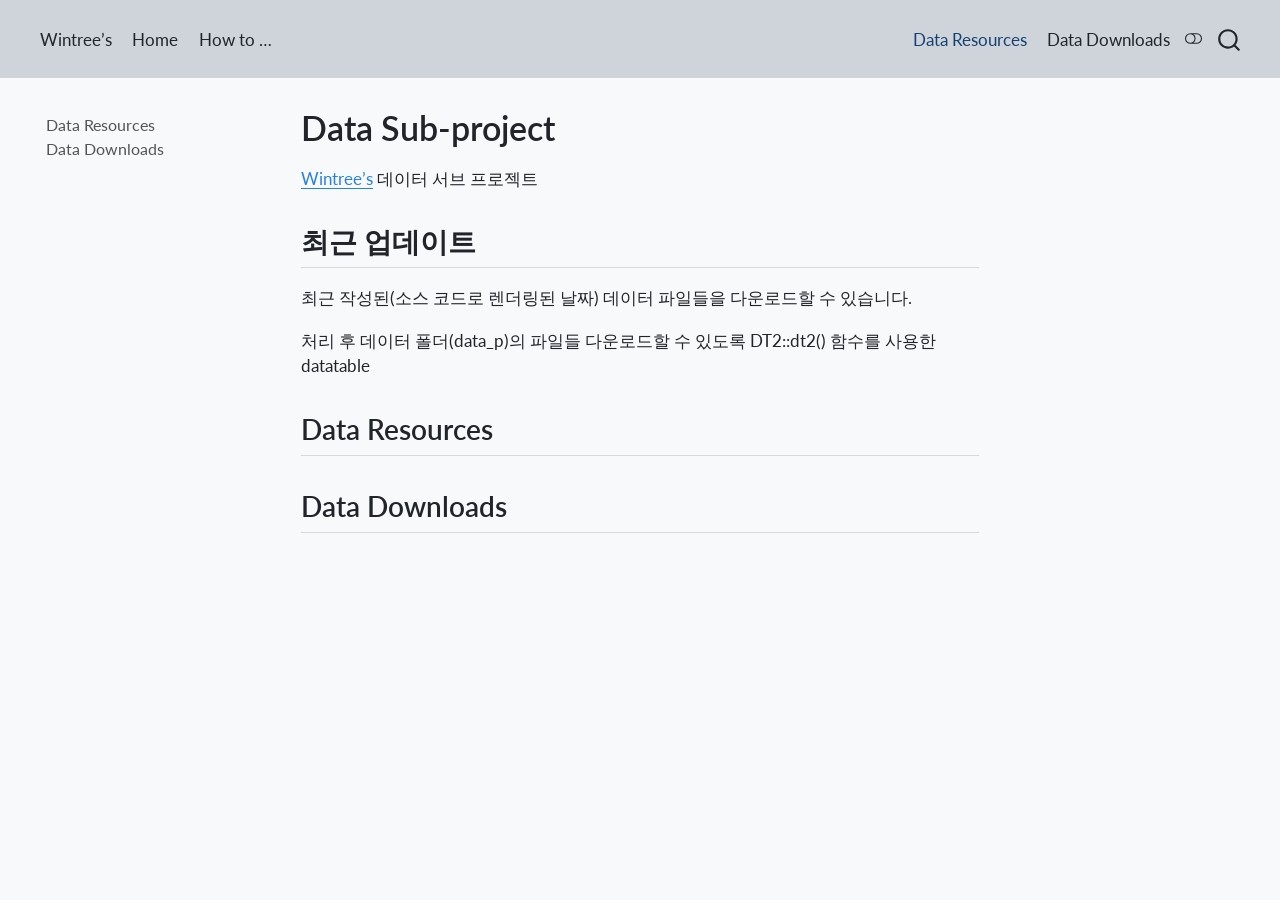
==== index.html @ 1436598d "Built site for gh-pages" ====
<!DOCTYPE html>
<html xmlns="http://www.w3.org/1999/xhtml" lang="ko" xml:lang="ko"><head>

<meta charset="utf-8">
<meta name="generator" content="quarto-1.9.37">

<meta name="viewport" content="width=device-width, initial-scale=1.0, user-scalable=yes">


<title>Data Sub-project</title>
<style>
/* Default styles provided by pandoc.
** See https://pandoc.org/MANUAL.html#variables-for-html for config info.
*/
code{white-space: pre-wrap;}
span.smallcaps{font-variant: small-caps;}
div.columns{display: flex; gap: min(4vw, 1.5em);}
div.column{flex: auto; overflow-x: auto;}
div.hanging-indent{margin-left: 1.5em; text-indent: -1.5em;}
ul.task-list{list-style: none;}
ul.task-list li input[type="checkbox"] {
  width: 0.8em;
  margin: 0 0.8em 0.2em -1em; /* quarto-specific, see https://github.com/quarto-dev/quarto-cli/issues/4556 */ 
  vertical-align: middle;
}
</style>


<script src="site_libs/quarto-nav/quarto-nav.js"></script>
<script src="site_libs/quarto-nav/headroom.min.js"></script>
<script src="site_libs/clipboard/clipboard.min.js"></script>
<script src="site_libs/quarto-search/autocomplete.umd.js"></script>
<script src="site_libs/quarto-search/fuse.min.js"></script>
<script src="site_libs/quarto-search/quarto-search.js"></script>
<meta name="quarto:offset" content="./">
<script src="site_libs/quarto-html/quarto.js" type="module"></script>
<script src="site_libs/quarto-html/tabsets/tabsets.js" type="module"></script>
<script src="site_libs/quarto-html/popper.min.js"></script>
<script src="site_libs/quarto-html/tippy.umd.min.js"></script>
<script src="site_libs/quarto-html/anchor.min.js"></script>
<link href="site_libs/quarto-html/tippy.css" rel="stylesheet">
<link href="site_libs/quarto-html/quarto-syntax-highlighting-7f8f88aac4f3542376d5c11b86a4c14d.css" rel="stylesheet" class="quarto-color-scheme" id="quarto-text-highlighting-styles">
<link href="site_libs/quarto-html/quarto-syntax-highlighting-dark-d0ae9245876894da5ac7e18953ecc5cc.css" rel="stylesheet" class="quarto-color-scheme quarto-color-alternate" id="quarto-text-highlighting-styles">
<script src="site_libs/bootstrap/bootstrap.min.js"></script>
<link href="site_libs/bootstrap/bootstrap-icons.css" rel="stylesheet">
<link href="site_libs/bootstrap/bootstrap-0b2ce9e1b316d0ba9c539b76354aafbc.min.css" rel="stylesheet" append-hash="true" class="quarto-color-scheme" id="quarto-bootstrap" data-mode="light">
<link href="site_libs/bootstrap/bootstrap-dark-75c1bd40b0c3d014729be4435accf249.min.css" rel="stylesheet" append-hash="true" class="quarto-color-scheme quarto-color-alternate" id="quarto-bootstrap" data-mode="dark">
<script id="quarto-search-options" type="application/json">{
  "location": "navbar",
  "copy-button": false,
  "collapse-after": 3,
  "panel-placement": "end",
  "type": "overlay",
  "limit": 50,
  "keyboard-shortcut": [
    "f",
    "/",
    "s"
  ],
  "show-item-context": false,
  "language": {
    "search-no-results-text": "일치 없음",
    "search-matching-documents-text": "일치된 문서",
    "search-copy-link-title": "검색 링크 복사",
    "search-hide-matches-text": "추가 검색 결과 숨기기",
    "search-more-match-text": "추가 검색결과",
    "search-more-matches-text": "추가 검색결과",
    "search-clear-button-title": "제거",
    "search-text-placeholder": "",
    "search-detached-cancel-button-title": "취소",
    "search-submit-button-title": "검색",
    "search-label": "검색"
  }
}</script>


<link rel="stylesheet" href="listing-toc.css">
</head>

<body class="nav-sidebar floating nav-fixed quarto-dark"><script id="quarto-html-before-body" type="application/javascript">
    const toggleBodyColorMode = (bsSheetEl) => {
      const mode = bsSheetEl.getAttribute("data-mode");
      const bodyEl = window.document.querySelector("body");
      if (mode === "dark") {
        bodyEl.classList.add("quarto-dark");
        bodyEl.classList.remove("quarto-light");
      } else {
        bodyEl.classList.add("quarto-light");
        bodyEl.classList.remove("quarto-dark");
      }
    }
    const toggleBodyColorPrimary = () => {
      const bsSheetEl = window.document.querySelector("link#quarto-bootstrap:not([rel=disabled-stylesheet])");
      if (bsSheetEl) {
        toggleBodyColorMode(bsSheetEl);
      }
    }
    const setColorSchemeToggle = (alternate) => {
      const toggles = window.document.querySelectorAll('.quarto-color-scheme-toggle');
      for (let i=0; i < toggles.length; i++) {
        const toggle = toggles[i];
        if (toggle) {
          if (alternate) {
            toggle.classList.add("alternate");
          } else {
            toggle.classList.remove("alternate");
          }
        }
      }
    };
    const toggleColorMode = (alternate) => {
      // Switch the stylesheets
      const primaryStylesheets = window.document.querySelectorAll('link.quarto-color-scheme:not(.quarto-color-alternate)');
      const alternateStylesheets = window.document.querySelectorAll('link.quarto-color-scheme.quarto-color-alternate');
      manageTransitions('#quarto-margin-sidebar .nav-link', false);
      if (alternate) {
        // note: dark is layered on light, we don't disable primary!
        enableStylesheet(alternateStylesheets);
        for (const sheetNode of alternateStylesheets) {
          if (sheetNode.id === "quarto-bootstrap") {
            toggleBodyColorMode(sheetNode);
          }
        }
      } else {
        disableStylesheet(alternateStylesheets);
        enableStylesheet(primaryStylesheets)
        toggleBodyColorPrimary();
      }
      manageTransitions('#quarto-margin-sidebar .nav-link', true);
      // Switch the toggles
      setColorSchemeToggle(alternate)
      // Hack to workaround the fact that safari doesn't
      // properly recolor the scrollbar when toggling (#1455)
      if (navigator.userAgent.indexOf('Safari') > 0 && navigator.userAgent.indexOf('Chrome') == -1) {
        manageTransitions("body", false);
        window.scrollTo(0, 1);
        setTimeout(() => {
          window.scrollTo(0, 0);
          manageTransitions("body", true);
        }, 40);
      }
    }
    const disableStylesheet = (stylesheets) => {
      for (let i=0; i < stylesheets.length; i++) {
        const stylesheet = stylesheets[i];
        stylesheet.rel = 'disabled-stylesheet';
      }
    }
    const enableStylesheet = (stylesheets) => {
      for (let i=0; i < stylesheets.length; i++) {
        const stylesheet = stylesheets[i];
        if(stylesheet.rel !== 'stylesheet') { // for Chrome, which will still FOUC without this check
          stylesheet.rel = 'stylesheet';
        }
      }
    }
    const manageTransitions = (selector, allowTransitions) => {
      const els = window.document.querySelectorAll(selector);
      for (let i=0; i < els.length; i++) {
        const el = els[i];
        if (allowTransitions) {
          el.classList.remove('notransition');
        } else {
          el.classList.add('notransition');
        }
      }
    }
    const isFileUrl = () => {
      return window.location.protocol === 'file:';
    }
    const hasAlternateSentinel = () => {
      let styleSentinel = getColorSchemeSentinel();
      if (styleSentinel !== null) {
        return styleSentinel === "alternate";
      } else {
        return false;
      }
    }
    const setStyleSentinel = (alternate) => {
      const value = alternate ? "alternate" : "default";
      if (!isFileUrl()) {
        window.localStorage.setItem("quarto-color-scheme", value);
      } else {
        localAlternateSentinel = value;
      }
    }
    const getColorSchemeSentinel = () => {
      if (!isFileUrl()) {
        const storageValue = window.localStorage.getItem("quarto-color-scheme");
        return storageValue != null ? storageValue : localAlternateSentinel;
      } else {
        return localAlternateSentinel;
      }
    }
    const toggleGiscusIfUsed = (isAlternate, darkModeDefault) => {
      const baseTheme = document.querySelector('#giscus-base-theme')?.value ?? 'light';
      const alternateTheme = document.querySelector('#giscus-alt-theme')?.value ?? 'dark';
      let newTheme = '';
      if(authorPrefersDark) {
        newTheme = isAlternate ? baseTheme : alternateTheme;
      } else {
        newTheme = isAlternate ? alternateTheme : baseTheme;
      }
      const changeGiscusTheme = () => {
        // From: https://github.com/giscus/giscus/issues/336
        const sendMessage = (message) => {
          const iframe = document.querySelector('iframe.giscus-frame');
          if (!iframe) return;
          iframe.contentWindow.postMessage({ giscus: message }, 'https://giscus.app');
        }
        sendMessage({
          setConfig: {
            theme: newTheme
          }
        });
      }
      const isGiscussLoaded = window.document.querySelector('iframe.giscus-frame') !== null;
      if (isGiscussLoaded) {
        changeGiscusTheme();
      }
    };
    const authorPrefersDark = true;
    const queryPrefersDark = window.matchMedia('(prefers-color-scheme: dark)');
    const darkModeDefault = queryPrefersDark.matches;
    let localAlternateSentinel = darkModeDefault ? 'alternate' : 'default';
    // Dark / light mode switch
    window.quartoToggleColorScheme = () => {
      // Read the current dark / light value
      let toAlternate = !hasAlternateSentinel();
      toggleColorMode(toAlternate);
      setStyleSentinel(toAlternate);
      toggleGiscusIfUsed(toAlternate, darkModeDefault);
      window.dispatchEvent(new Event('resize'));
    };
    queryPrefersDark.addEventListener("change", e => {
      if(window.localStorage.getItem("quarto-color-scheme") !== null)
        return;
      const alternate = e.matches
      toggleColorMode(alternate);
      localAlternateSentinel = e.matches ? 'alternate' : 'default'; // this is used alongside local storage!
      toggleGiscusIfUsed(alternate, darkModeDefault);
    });
    // Switch to dark mode if need be
    if (hasAlternateSentinel()) {
      toggleColorMode(true);
    } else {
      toggleColorMode(false);
    }
  </script>

<div id="quarto-search-results"></div>
  <header id="quarto-header" class="headroom fixed-top">
    <nav class="navbar navbar-expand-lg " data-bs-theme="dark">
      <div class="navbar-container container-fluid">
            <div id="quarto-search" class="" title="검색"></div>
          <button class="navbar-toggler" type="button" data-bs-toggle="collapse" data-bs-target="#navbarCollapse" aria-controls="navbarCollapse" role="menu" aria-expanded="false" aria-label="탐색 전환" onclick="if (window.quartoToggleHeadroom) { window.quartoToggleHeadroom(); }">
  <span class="navbar-toggler-icon"></span>
</button>
          <div class="collapse navbar-collapse" id="navbarCollapse">
            <ul class="navbar-nav navbar-nav-scroll me-auto">
  <li class="nav-item">
    <a class="nav-link" href="https://www.csmpub.com/index.html"> 
<span class="menu-text">Wintree’s</span></a>
  </li>  
  <li class="nav-item">
    <a class="nav-link" href="https://www.csmpub.com/index.html"> 
<span class="menu-text">Home</span></a>
  </li>  
  <li class="nav-item">
    <a class="nav-link" href="https://comp.csmpub.com/index.html"> 
<span class="menu-text">How to …</span></a>
  </li>  
</ul>
            <ul class="navbar-nav navbar-nav-scroll ms-auto">
  <li class="nav-item">
    <a class="nav-link active" href="./resources.html" aria-current="page"> 
<span class="menu-text">Data Resources</span></a>
  </li>  
  <li class="nav-item">
    <a class="nav-link" href="./downloads.html"> 
<span class="menu-text">Data Downloads</span></a>
  </li>  
</ul>
          </div> <!-- /navcollapse -->
            <div class="quarto-navbar-tools">
  <a href="" class="quarto-color-scheme-toggle quarto-navigation-tool  px-1" onclick="window.quartoToggleColorScheme(); return false;" title="다크 모드 전환"><i class="bi"></i></a>
</div>
      </div> <!-- /container-fluid -->
    </nav>
  <nav class="quarto-secondary-nav">
    <div class="container-fluid d-flex">
      <button type="button" class="quarto-btn-toggle btn" data-bs-toggle="collapse" role="button" data-bs-target=".quarto-sidebar-collapse-item" aria-controls="quarto-sidebar" aria-expanded="false" aria-label="사이드바 전환" onclick="if (window.quartoToggleHeadroom) { window.quartoToggleHeadroom(); }">
        <i class="bi bi-layout-text-sidebar-reverse"></i>
      </button>
        <nav class="quarto-page-breadcrumbs" aria-label="breadcrumb"><ol class="breadcrumb"><li class="breadcrumb-item">Data Sub-project</li></ol></nav>
        <a class="flex-grow-1" role="navigation" data-bs-toggle="collapse" data-bs-target=".quarto-sidebar-collapse-item" aria-controls="quarto-sidebar" aria-expanded="false" aria-label="사이드바 전환" onclick="if (window.quartoToggleHeadroom) { window.quartoToggleHeadroom(); }">      
        </a>
    </div>
  </nav>
</header>
<!-- content -->
<div id="quarto-content" class="quarto-container page-columns page-rows-contents page-layout-article page-navbar">
<!-- sidebar -->
  <nav id="quarto-sidebar" class="sidebar collapse collapse-horizontal quarto-sidebar-collapse-item sidebar-navigation floating overflow-auto">
    <div class="sidebar-menu-container"> 
    <ul class="list-unstyled mt-1">
        <li class="sidebar-item">
  <div class="sidebar-item-container"> 
  <a href="./resources.html" class="sidebar-item-text sidebar-link">
 <span class="menu-text">Data Resources</span></a>
  </div>
</li>
        <li class="sidebar-item">
  <div class="sidebar-item-container"> 
  <a href="./downloads.html" class="sidebar-item-text sidebar-link">
 <span class="menu-text">Data Downloads</span></a>
  </div>
</li>
    </ul>
    </div>
</nav>
<div id="quarto-sidebar-glass" class="quarto-sidebar-collapse-item" data-bs-toggle="collapse" data-bs-target=".quarto-sidebar-collapse-item"></div>
<!-- margin-sidebar -->
    <div id="quarto-margin-sidebar" class="sidebar margin-sidebar">
        <nav id="TOC" role="doc-toc" class="toc-active">
    <h2 id="toc-title">목차</h2>
   
  <ul>
  <li><a href="#최근-업데이트" id="toc-최근-업데이트" class="nav-link active" data-scroll-target="#최근-업데이트">최근 업데이트</a></li>
  <li><a href="#data-resources" id="toc-data-resources" class="nav-link" data-scroll-target="#data-resources">Data Resources</a></li>
  <li><a href="#data-downloads" id="toc-data-downloads" class="nav-link" data-scroll-target="#data-downloads">Data Downloads</a></li>
  </ul>
</nav>
    </div>
<!-- main -->
<main class="content" id="quarto-document-content">


<header id="title-block-header" class="quarto-title-block default">
<div class="quarto-title">
<h1 class="title">Data Sub-project</h1>
</div>



<div class="quarto-title-meta">

    
  
    
  </div>
  


</header>


<p><a href="www.csmpub.com">Wintree’s</a> 데이터 서브 프로젝트</p>
<section id="최근-업데이트" class="level2">
<h2 class="anchored" data-anchor-id="최근-업데이트">최근 업데이트</h2>
<p>최근 작성된(소스 코드로 렌더링된 날짜) 데이터 파일들을 다운로드할 수 있습니다.</p>
<p>처리 후 데이터 폴더(data_p)의 파일들 다운로드할 수 있도록 DT2::dt2() 함수를 사용한 datatable</p>
</section>
<section id="data-resources" class="level2">
<h2 class="anchored" data-anchor-id="data-resources">Data Resources</h2>
</section>
<section id="data-downloads" class="level2">
<h2 class="anchored" data-anchor-id="data-downloads">Data Downloads</h2>


</section>

</main> <!-- /main -->
<script id="quarto-html-after-body" type="application/javascript">
  window.document.addEventListener("DOMContentLoaded", function (event) {
    // Ensure there is a toggle, if there isn't float one in the top right
    if (window.document.querySelector('.quarto-color-scheme-toggle') === null) {
      const a = window.document.createElement('a');
      a.classList.add('top-right');
      a.classList.add('quarto-color-scheme-toggle');
      a.href = "";
      a.onclick = function() { try { window.quartoToggleColorScheme(); } catch {} return false; };
      const i = window.document.createElement("i");
      i.classList.add('bi');
      a.appendChild(i);
      window.document.body.appendChild(a);
    }
    setColorSchemeToggle(hasAlternateSentinel())
    const icon = "";
    const anchorJS = new window.AnchorJS();
    anchorJS.options = {
      placement: 'right',
      icon: icon
    };
    anchorJS.add('.anchored');
    const isCodeAnnotation = (el) => {
      for (const clz of el.classList) {
        if (clz.startsWith('code-annotation-')) {                     
          return true;
        }
      }
      return false;
    }
    const onCopySuccess = function(e) {
      // button target
      const button = e.trigger;
      // don't keep focus
      button.blur();
      // flash "checked"
      button.classList.add('code-copy-button-checked');
      var currentTitle = button.getAttribute("title");
      button.setAttribute("title", "복사완료!");
      let tooltip;
      if (window.bootstrap) {
        button.setAttribute("data-bs-toggle", "tooltip");
        button.setAttribute("data-bs-placement", "left");
        button.setAttribute("data-bs-title", "복사완료!");
        tooltip = new bootstrap.Tooltip(button, 
          { trigger: "manual", 
            customClass: "code-copy-button-tooltip",
            offset: [0, -8]});
        tooltip.show();    
      }
      setTimeout(function() {
        if (tooltip) {
          tooltip.hide();
          button.removeAttribute("data-bs-title");
          button.removeAttribute("data-bs-toggle");
          button.removeAttribute("data-bs-placement");
        }
        button.setAttribute("title", currentTitle);
        button.classList.remove('code-copy-button-checked');
      }, 1000);
      // clear code selection
      e.clearSelection();
    }
    const getTextToCopy = function(trigger) {
      const outerScaffold = trigger.parentElement.cloneNode(true);
      const codeEl = outerScaffold.querySelector('code');
      for (const childEl of codeEl.children) {
        if (isCodeAnnotation(childEl)) {
          childEl.remove();
        }
      }
      return codeEl.innerText;
    }
    const clipboard = new window.ClipboardJS('.code-copy-button:not([data-in-quarto-modal])', {
      text: getTextToCopy
    });
    clipboard.on('success', onCopySuccess);
    if (window.document.getElementById('quarto-embedded-source-code-modal')) {
      const clipboardModal = new window.ClipboardJS('.code-copy-button[data-in-quarto-modal]', {
        text: getTextToCopy,
        container: window.document.getElementById('quarto-embedded-source-code-modal')
      });
      clipboardModal.on('success', onCopySuccess);
    }
      var localhostRegex = new RegExp(/^(?:http|https):\/\/localhost\:?[0-9]*\//);
      var mailtoRegex = new RegExp(/^mailto:/);
        var filterRegex = new RegExp("https:\/\/data\.csmpub\.com");
      var isInternal = (href) => {
          return filterRegex.test(href) || localhostRegex.test(href) || mailtoRegex.test(href);
      }
      // Inspect non-navigation links and adorn them if external
     var links = window.document.querySelectorAll('a[href]:not(.nav-link):not(.navbar-brand):not(.toc-action):not(.sidebar-link):not(.sidebar-item-toggle):not(.pagination-link):not(.no-external):not([aria-hidden]):not(.dropdown-item):not(.quarto-navigation-tool):not(.about-link)');
      for (var i=0; i<links.length; i++) {
        const link = links[i];
        if (!isInternal(link.href)) {
          // undo the damage that might have been done by quarto-nav.js in the case of
          // links that we want to consider external
          if (link.dataset.originalHref !== undefined) {
            link.href = link.dataset.originalHref;
          }
        }
      }
    function tippyHover(el, contentFn, onTriggerFn, onUntriggerFn) {
      const config = {
        allowHTML: true,
        maxWidth: 500,
        delay: 100,
        arrow: false,
        appendTo: function(el) {
            return el.parentElement;
        },
        interactive: true,
        interactiveBorder: 10,
        theme: 'quarto',
        placement: 'bottom-start',
      };
      if (contentFn) {
        config.content = contentFn;
      }
      if (onTriggerFn) {
        config.onTrigger = onTriggerFn;
      }
      if (onUntriggerFn) {
        config.onUntrigger = onUntriggerFn;
      }
      window.tippy(el, config); 
    }
    const noterefs = window.document.querySelectorAll('a[role="doc-noteref"]');
    for (var i=0; i<noterefs.length; i++) {
      const ref = noterefs[i];
      tippyHover(ref, function() {
        // use id or data attribute instead here
        let href = ref.getAttribute('data-footnote-href') || ref.getAttribute('href');
        try { href = new URL(href).hash; } catch {}
        const id = href.replace(/^#\/?/, "");
        const note = window.document.getElementById(id);
        if (note) {
          return note.innerHTML;
        } else {
          return "";
        }
      });
    }
    const xrefs = window.document.querySelectorAll('a.quarto-xref');
    const processXRef = (id, note) => {
      // Strip column container classes
      const stripColumnClz = (el) => {
        el.classList.remove("page-full", "page-columns");
        if (el.children) {
          for (const child of el.children) {
            stripColumnClz(child);
          }
        }
      }
      stripColumnClz(note)
      if (id === null || id.startsWith('sec-')) {
        // Special case sections, only their first couple elements
        const container = document.createElement("div");
        if (note.children && note.children.length > 2) {
          container.appendChild(note.children[0].cloneNode(true));
          for (let i = 1; i < note.children.length; i++) {
            const child = note.children[i];
            if (child.tagName === "P" && child.innerText === "") {
              continue;
            } else {
              container.appendChild(child.cloneNode(true));
              break;
            }
          }
          if (window.Quarto?.typesetMath) {
            window.Quarto.typesetMath(container);
          }
          return container.innerHTML
        } else {
          if (window.Quarto?.typesetMath) {
            window.Quarto.typesetMath(note);
          }
          return note.innerHTML;
        }
      } else {
        // Remove any anchor links if they are present
        const anchorLink = note.querySelector('a.anchorjs-link');
        if (anchorLink) {
          anchorLink.remove();
        }
        if (window.Quarto?.typesetMath) {
          window.Quarto.typesetMath(note);
        }
        if (note.classList.contains("callout")) {
          return note.outerHTML;
        } else {
          return note.innerHTML;
        }
      }
    }
    for (var i=0; i<xrefs.length; i++) {
      const xref = xrefs[i];
      tippyHover(xref, undefined, function(instance) {
        instance.disable();
        let url = xref.getAttribute('href');
        let hash = undefined; 
        if (url.startsWith('#')) {
          hash = url;
        } else {
          try { hash = new URL(url).hash; } catch {}
        }
        if (hash) {
          const id = hash.replace(/^#\/?/, "");
          const note = window.document.getElementById(id);
          if (note !== null) {
            try {
              const html = processXRef(id, note.cloneNode(true));
              instance.setContent(html);
            } finally {
              instance.enable();
              instance.show();
            }
          } else {
            // See if we can fetch this
            fetch(url.split('#')[0])
            .then(res => res.text())
            .then(html => {
              const parser = new DOMParser();
              const htmlDoc = parser.parseFromString(html, "text/html");
              const note = htmlDoc.getElementById(id);
              if (note !== null) {
                const html = processXRef(id, note);
                instance.setContent(html);
              } 
            }).finally(() => {
              instance.enable();
              instance.show();
            });
          }
        } else {
          // See if we can fetch a full url (with no hash to target)
          // This is a special case and we should probably do some content thinning / targeting
          fetch(url)
          .then(res => res.text())
          .then(html => {
            const parser = new DOMParser();
            const htmlDoc = parser.parseFromString(html, "text/html");
            const note = htmlDoc.querySelector('main.content');
            if (note !== null) {
              // This should only happen for chapter cross references
              // (since there is no id in the URL)
              // remove the first header
              if (note.children.length > 0 && note.children[0].tagName === "HEADER") {
                note.children[0].remove();
              }
              const html = processXRef(null, note);
              instance.setContent(html);
            } 
          }).finally(() => {
            instance.enable();
            instance.show();
          });
        }
      }, function(instance) {
      });
    }
        let selectedAnnoteEl;
        const selectorForAnnotation = ( cell, annotation) => {
          let cellAttr = 'data-code-cell="' + cell + '"';
          let lineAttr = 'data-code-annotation="' +  annotation + '"';
          const selector = 'span[' + cellAttr + '][' + lineAttr + ']';
          return selector;
        }
        const selectCodeLines = (annoteEl) => {
          const doc = window.document;
          const targetCell = annoteEl.getAttribute("data-target-cell");
          const targetAnnotation = annoteEl.getAttribute("data-target-annotation");
          const annoteSpan = window.document.querySelector(selectorForAnnotation(targetCell, targetAnnotation));
          const lines = annoteSpan.getAttribute("data-code-lines").split(",");
          const lineIds = lines.map((line) => {
            return targetCell + "-" + line;
          })
          let top = null;
          let height = null;
          let parent = null;
          if (lineIds.length > 0) {
              //compute the position of the single el (top and bottom and make a div)
              const el = window.document.getElementById(lineIds[0]);
              top = el.offsetTop;
              height = el.offsetHeight;
              parent = el.parentElement.parentElement;
            if (lineIds.length > 1) {
              const lastEl = window.document.getElementById(lineIds[lineIds.length - 1]);
              const bottom = lastEl.offsetTop + lastEl.offsetHeight;
              height = bottom - top;
            }
            if (top !== null && height !== null && parent !== null) {
              // cook up a div (if necessary) and position it 
              let div = window.document.getElementById("code-annotation-line-highlight");
              if (div === null) {
                div = window.document.createElement("div");
                div.setAttribute("id", "code-annotation-line-highlight");
                div.style.position = 'absolute';
                parent.appendChild(div);
              }
              div.style.top = top - 2 + "px";
              div.style.height = height + 4 + "px";
              div.style.left = 0;
              let gutterDiv = window.document.getElementById("code-annotation-line-highlight-gutter");
              if (gutterDiv === null) {
                gutterDiv = window.document.createElement("div");
                gutterDiv.setAttribute("id", "code-annotation-line-highlight-gutter");
                gutterDiv.style.position = 'absolute';
                const codeCell = window.document.getElementById(targetCell);
                const gutter = codeCell.querySelector('.code-annotation-gutter');
                gutter.appendChild(gutterDiv);
              }
              gutterDiv.style.top = top - 2 + "px";
              gutterDiv.style.height = height + 4 + "px";
            }
            selectedAnnoteEl = annoteEl;
          }
        };
        const unselectCodeLines = () => {
          const elementsIds = ["code-annotation-line-highlight", "code-annotation-line-highlight-gutter"];
          elementsIds.forEach((elId) => {
            const div = window.document.getElementById(elId);
            if (div) {
              div.remove();
            }
          });
          selectedAnnoteEl = undefined;
        };
          // Handle positioning of the toggle
      window.addEventListener(
        "resize",
        throttle(() => {
          elRect = undefined;
          if (selectedAnnoteEl) {
            selectCodeLines(selectedAnnoteEl);
          }
        }, 10)
      );
      function throttle(fn, ms) {
      let throttle = false;
      let timer;
        return (...args) => {
          if(!throttle) { // first call gets through
              fn.apply(this, args);
              throttle = true;
          } else { // all the others get throttled
              if(timer) clearTimeout(timer); // cancel #2
              timer = setTimeout(() => {
                fn.apply(this, args);
                timer = throttle = false;
              }, ms);
          }
        };
      }
        // Attach click handler to the DT
        const annoteDls = window.document.querySelectorAll('dt[data-target-cell]');
        for (const annoteDlNode of annoteDls) {
          annoteDlNode.addEventListener('click', (event) => {
            const clickedEl = event.target;
            if (clickedEl !== selectedAnnoteEl) {
              unselectCodeLines();
              const activeEl = window.document.querySelector('dt[data-target-cell].code-annotation-active');
              if (activeEl) {
                activeEl.classList.remove('code-annotation-active');
              }
              selectCodeLines(clickedEl);
              clickedEl.classList.add('code-annotation-active');
            } else {
              // Unselect the line
              unselectCodeLines();
              clickedEl.classList.remove('code-annotation-active');
            }
          });
        }
    const findCites = (el) => {
      const parentEl = el.parentElement;
      if (parentEl) {
        const cites = parentEl.dataset.cites;
        if (cites) {
          return {
            el,
            cites: cites.split(' ')
          };
        } else {
          return findCites(el.parentElement)
        }
      } else {
        return undefined;
      }
    };
    var bibliorefs = window.document.querySelectorAll('a[role="doc-biblioref"]');
    for (var i=0; i<bibliorefs.length; i++) {
      const ref = bibliorefs[i];
      const citeInfo = findCites(ref);
      if (citeInfo) {
        tippyHover(citeInfo.el, function() {
          var popup = window.document.createElement('div');
          citeInfo.cites.forEach(function(cite) {
            var citeDiv = window.document.createElement('div');
            citeDiv.classList.add('hanging-indent');
            citeDiv.classList.add('csl-entry');
            var biblioDiv = window.document.getElementById('ref-' + cite);
            if (biblioDiv) {
              citeDiv.innerHTML = biblioDiv.innerHTML;
            }
            popup.appendChild(citeDiv);
          });
          return popup.innerHTML;
        });
      }
    }
  });
  </script>
</div> <!-- /content -->




</body></html>
---- site_libs/quarto-html/tippy.css ----
.tippy-box[data-animation=fade][data-state=hidden]{opacity:0}[data-tippy-root]{max-width:calc(100vw - 10px)}.tippy-box{position:relative;background-color:#333;color:#fff;border-radius:4px;font-size:14px;line-height:1.4;white-space:normal;outline:0;transition-property:transform,visibility,opacity}.tippy-box[data-placement^=top]>.tippy-arrow{bottom:0}.tippy-box[data-placement^=top]>.tippy-arrow:before{bottom:-7px;left:0;border-width:8px 8px 0;border-top-color:initial;transform-origin:center top}.tippy-box[data-placement^=bottom]>.tippy-arrow{top:0}.tippy-box[data-placement^=bottom]>.tippy-arrow:before{top:-7px;left:0;border-width:0 8px 8px;border-bottom-color:initial;transform-origin:center bottom}.tippy-box[data-placement^=left]>.tippy-arrow{right:0}.tippy-box[data-placement^=left]>.tippy-arrow:before{border-width:8px 0 8px 8px;border-left-color:initial;right:-7px;transform-origin:center left}.tippy-box[data-placement^=right]>.tippy-arrow{left:0}.tippy-box[data-placement^=right]>.tippy-arrow:before{left:-7px;border-width:8px 8px 8px 0;border-right-color:initial;transform-origin:center right}.tippy-box[data-inertia][data-state=visible]{transition-timing-function:cubic-bezier(.54,1.5,.38,1.11)}.tippy-arrow{width:16px;height:16px;color:#333}.tippy-arrow:before{content:"";position:absolute;border-color:transparent;border-style:solid}.tippy-content{position:relative;padding:5px 9px;z-index:1}
---- site_libs/quarto-html/quarto-syntax-highlighting-7f8f88aac4f3542376d5c11b86a4c14d.css ----
/* quarto syntax highlight colors */
:root {
  --quarto-hl-ot-color: #003B4F;
  --quarto-hl-at-color: #657422;
  --quarto-hl-ss-color: #20794D;
  --quarto-hl-an-color: #5E5E5E;
  --quarto-hl-fu-color: #4758AB;
  --quarto-hl-st-color: #20794D;
  --quarto-hl-cf-color: #003B4F;
  --quarto-hl-op-color: #5E5E5E;
  --quarto-hl-er-color: #AD0000;
  --quarto-hl-bn-color: #AD0000;
  --quarto-hl-al-color: #AD0000;
  --quarto-hl-va-color: #111111;
  --quarto-hl-bu-color: inherit;
  --quarto-hl-ex-color: inherit;
  --quarto-hl-pp-color: #AD0000;
  --quarto-hl-in-color: #5E5E5E;
  --quarto-hl-vs-color: #20794D;
  --quarto-hl-wa-color: #5E5E5E;
  --quarto-hl-do-color: #5E5E5E;
  --quarto-hl-im-color: #00769E;
  --quarto-hl-ch-color: #20794D;
  --quarto-hl-dt-color: #AD0000;
  --quarto-hl-fl-color: #AD0000;
  --quarto-hl-co-color: #5E5E5E;
  --quarto-hl-cv-color: #5E5E5E;
  --quarto-hl-cn-color: #8f5902;
  --quarto-hl-sc-color: #5E5E5E;
  --quarto-hl-dv-color: #AD0000;
  --quarto-hl-kw-color: #003B4F;
}

/* other quarto variables */
:root {
  --quarto-font-monospace: SFMono-Regular, Menlo, Monaco, Consolas, "Liberation Mono", "Courier New", monospace;
}

/* syntax highlight based on Pandoc's rules */
pre > code.sourceCode > span {
  color: #003B4F;
}

code.sourceCode > span {
  color: #003B4F;
}

div.sourceCode,
div.sourceCode pre.sourceCode {
  color: #003B4F;
}

/* Normal */
code span {
  color: #003B4F;
}

/* Alert */
code span.al {
  color: #AD0000;
  font-style: inherit;
}

/* Annotation */
code span.an {
  color: #5E5E5E;
  font-style: inherit;
}

/* Attribute */
code span.at {
  color: #657422;
  font-style: inherit;
}

/* BaseN */
code span.bn {
  color: #AD0000;
  font-style: inherit;
}

/* BuiltIn */
code span.bu {
  font-style: inherit;
}

/* ControlFlow */
code span.cf {
  color: #003B4F;
  font-weight: bold;
  font-style: inherit;
}

/* Char */
code span.ch {
  color: #20794D;
  font-style: inherit;
}

/* Constant */
code span.cn {
  color: #8f5902;
  font-style: inherit;
}

/* Comment */
code span.co {
  color: #5E5E5E;
  font-style: inherit;
}

/* CommentVar */
code span.cv {
  color: #5E5E5E;
  font-style: italic;
}

/* Documentation */
code span.do {
  color: #5E5E5E;
  font-style: italic;
}

/* DataType */
code span.dt {
  color: #AD0000;
  font-style: inherit;
}

/* DecVal */
code span.dv {
  color: #AD0000;
  font-style: inherit;
}

/* Error */
code span.er {
  color: #AD0000;
  font-style: inherit;
}

/* Extension */
code span.ex {
  font-style: inherit;
}

/* Float */
code span.fl {
  color: #AD0000;
  font-style: inherit;
}

/* Function */
code span.fu {
  color: #4758AB;
  font-style: inherit;
}

/* Import */
code span.im {
  color: #00769E;
  font-style: inherit;
}

/* Information */
code span.in {
  color: #5E5E5E;
  font-style: inherit;
}

/* Keyword */
code span.kw {
  color: #003B4F;
  font-weight: bold;
  font-style: inherit;
}

/* Operator */
code span.op {
  color: #5E5E5E;
  font-style: inherit;
}

/* Other */
code span.ot {
  color: #003B4F;
  font-style: inherit;
}

/* Preprocessor */
code span.pp {
  color: #AD0000;
  font-style: inherit;
}

/* SpecialChar */
code span.sc {
  color: #5E5E5E;
  font-style: inherit;
}

/* SpecialString */
code span.ss {
  color: #20794D;
  font-style: inherit;
}

/* String */
code span.st {
  color: #20794D;
  font-style: inherit;
}

/* Variable */
code span.va {
  color: #111111;
  font-style: inherit;
}

/* VerbatimString */
code span.vs {
  color: #20794D;
  font-style: inherit;
}

/* Warning */
code span.wa {
  color: #5E5E5E;
  font-style: italic;
}

.prevent-inlining {
  content: "</";
}

/*# sourceMappingURL=789ad8cd35626ba772517505b42a116e.css.map */
---- site_libs/quarto-html/quarto-syntax-highlighting-dark-d0ae9245876894da5ac7e18953ecc5cc.css ----
/* quarto syntax highlight colors */
:root {
  --quarto-hl-al-color: #f07178;
  --quarto-hl-an-color: #d4d0ab;
  --quarto-hl-at-color: #00e0e0;
  --quarto-hl-bn-color: #d4d0ab;
  --quarto-hl-bu-color: #abe338;
  --quarto-hl-ch-color: #abe338;
  --quarto-hl-co-color: #f8f8f2;
  --quarto-hl-cv-color: #ffd700;
  --quarto-hl-cn-color: #ffd700;
  --quarto-hl-cf-color: #ffa07a;
  --quarto-hl-dt-color: #ffa07a;
  --quarto-hl-dv-color: #d4d0ab;
  --quarto-hl-do-color: #f8f8f2;
  --quarto-hl-er-color: #f07178;
  --quarto-hl-ex-color: #00e0e0;
  --quarto-hl-fl-color: #d4d0ab;
  --quarto-hl-fu-color: #ffa07a;
  --quarto-hl-im-color: #abe338;
  --quarto-hl-in-color: #d4d0ab;
  --quarto-hl-kw-color: #ffa07a;
  --quarto-hl-op-color: #ffa07a;
  --quarto-hl-ot-color: #00e0e0;
  --quarto-hl-pp-color: #dcc6e0;
  --quarto-hl-re-color: #00e0e0;
  --quarto-hl-sc-color: #abe338;
  --quarto-hl-ss-color: #abe338;
  --quarto-hl-st-color: #abe338;
  --quarto-hl-va-color: #00e0e0;
  --quarto-hl-vs-color: #abe338;
  --quarto-hl-wa-color: #dcc6e0;
}

/* other quarto variables */
:root {
  --quarto-font-monospace: SFMono-Regular, Menlo, Monaco, Consolas, "Liberation Mono", "Courier New", monospace;
}

/* syntax highlight based on Pandoc's rules */
pre > code.sourceCode > span {
  color: #f8f8f2;
}

code.sourceCode > span {
  color: #f8f8f2;
}

div.sourceCode,
div.sourceCode pre.sourceCode {
  color: #f8f8f2;
}

/* Normal */
code span {
  color: #f8f8f2;
}

/* Alert */
code span.al {
  color: #f07178;
}

/* Annotation */
code span.an {
  color: #d4d0ab;
}

/* Attribute */
code span.at {
  color: #00e0e0;
}

/* BaseN */
code span.bn {
  color: #d4d0ab;
}

/* BuiltIn */
code span.bu {
  color: #abe338;
}

/* ControlFlow */
code span.cf {
  font-weight: bold;
  color: #ffa07a;
}

/* Char */
code span.ch {
  color: #abe338;
}

/* Constant */
code span.cn {
  color: #ffd700;
}

/* Comment */
code span.co {
  font-style: italic;
  color: #f8f8f2;
}

/* CommentVar */
code span.cv {
  color: #ffd700;
}

/* Documentation */
code span.do {
  color: #f8f8f2;
}

/* DataType */
code span.dt {
  color: #ffa07a;
}

/* DecVal */
code span.dv {
  color: #d4d0ab;
}

/* Error */
code span.er {
  color: #f07178;
  text-decoration: underline;
}

/* Extension */
code span.ex {
  font-weight: bold;
  color: #00e0e0;
}

/* Float */
code span.fl {
  color: #d4d0ab;
}

/* Function */
code span.fu {
  color: #ffa07a;
}

/* Import */
code span.im {
  color: #abe338;
}

/* Information */
code span.in {
  color: #d4d0ab;
}

/* Keyword */
code span.kw {
  font-weight: bold;
  color: #ffa07a;
}

/* Operator */
code span.op {
  color: #ffa07a;
}

/* Other */
code span.ot {
  color: #00e0e0;
}

/* Preprocessor */
code span.pp {
  color: #dcc6e0;
}

/* RegionMarker */
code span.re {
  background-color: #f8f8f2;
  color: #00e0e0;
}

/* SpecialChar */
code span.sc {
  color: #abe338;
}

/* SpecialString */
code span.ss {
  color: #abe338;
}

/* String */
code span.st {
  color: #abe338;
}

/* Variable */
code span.va {
  color: #00e0e0;
}

/* VerbatimString */
code span.vs {
  color: #abe338;
}

/* Warning */
code span.wa {
  color: #dcc6e0;
}

.prevent-inlining {
  content: "</";
}

/*# sourceMappingURL=e2dac9153eaf3c552d5043f9565d03d7.css.map */
---- listing-toc.css ----
/* listing-toc.css */
#TOC {
    visibility: hidden;
}
#toc-title {
    visibility: hidden;
}
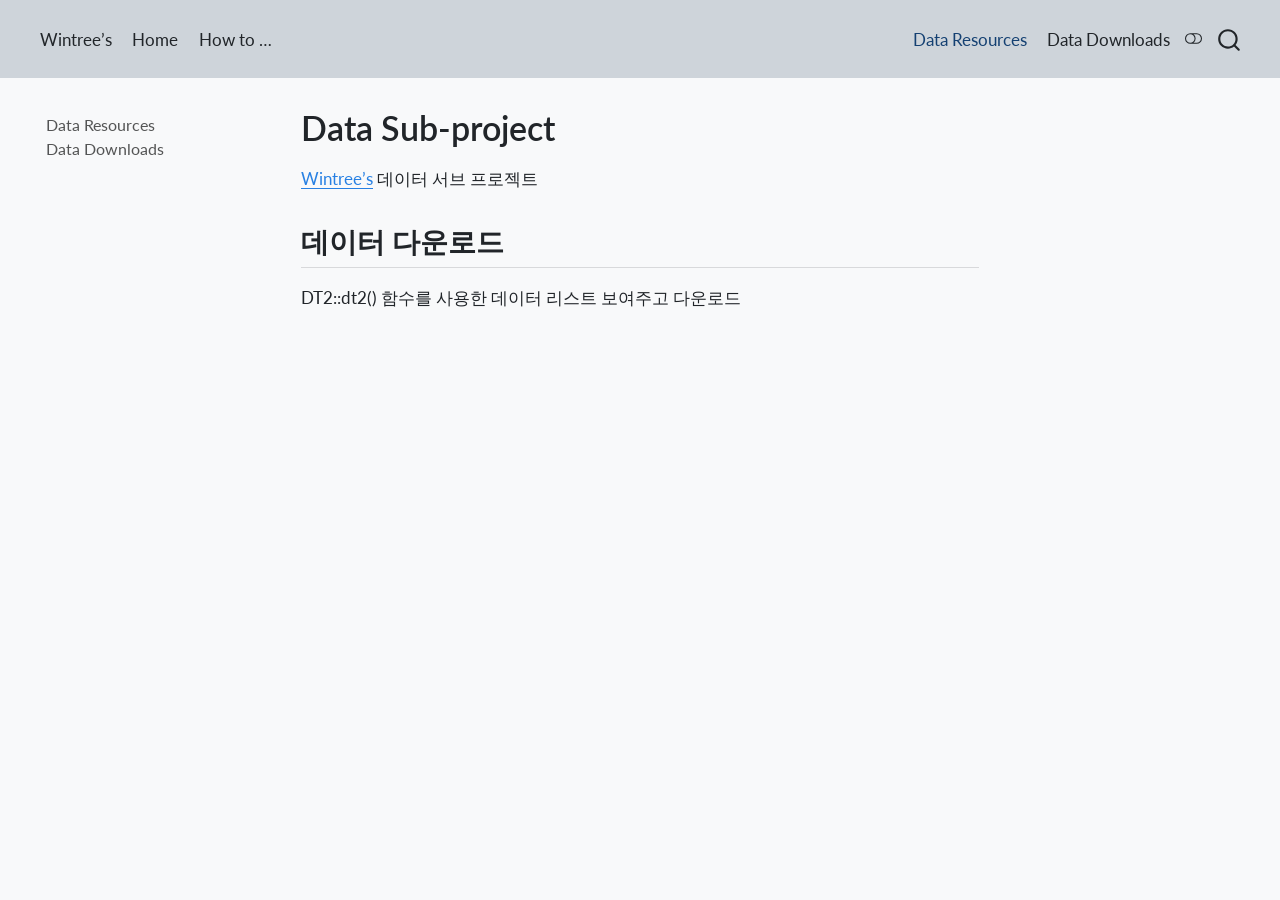
==== commit 3711f4ab: "Built site for gh-pages" ====
--- a/index.html
+++ b/index.html
@@ -326,9 +326,7 @@
     <h2 id="toc-title">목차</h2>
    
   <ul>
-  <li><a href="#최근-업데이트" id="toc-최근-업데이트" class="nav-link active" data-scroll-target="#최근-업데이트">최근 업데이트</a></li>
-  <li><a href="#data-resources" id="toc-data-resources" class="nav-link" data-scroll-target="#data-resources">Data Resources</a></li>
-  <li><a href="#data-downloads" id="toc-data-downloads" class="nav-link" data-scroll-target="#data-downloads">Data Downloads</a></li>
+  <li><a href="#데이터-다운로드" id="toc-데이터-다운로드" class="nav-link active" data-scroll-target="#데이터-다운로드">데이터 다운로드</a></li>
   </ul>
 </nav>
     </div>
@@ -356,16 +354,9 @@
 
 
 <p><a href="www.csmpub.com">Wintree’s</a> 데이터 서브 프로젝트</p>
-<section id="최근-업데이트" class="level2">
-<h2 class="anchored" data-anchor-id="최근-업데이트">최근 업데이트</h2>
-<p>최근 작성된(소스 코드로 렌더링된 날짜) 데이터 파일들을 다운로드할 수 있습니다.</p>
-<p>처리 후 데이터 폴더(data_p)의 파일들 다운로드할 수 있도록 DT2::dt2() 함수를 사용한 datatable</p>
-</section>
-<section id="data-resources" class="level2">
-<h2 class="anchored" data-anchor-id="data-resources">Data Resources</h2>
-</section>
-<section id="data-downloads" class="level2">
-<h2 class="anchored" data-anchor-id="data-downloads">Data Downloads</h2>
+<section id="데이터-다운로드" class="level2">
+<h2 class="anchored" data-anchor-id="데이터-다운로드">데이터 다운로드</h2>
+<p>DT2::dt2() 함수를 사용한 데이터 리스트 보여주고 다운로드</p>
 
 
 </section>
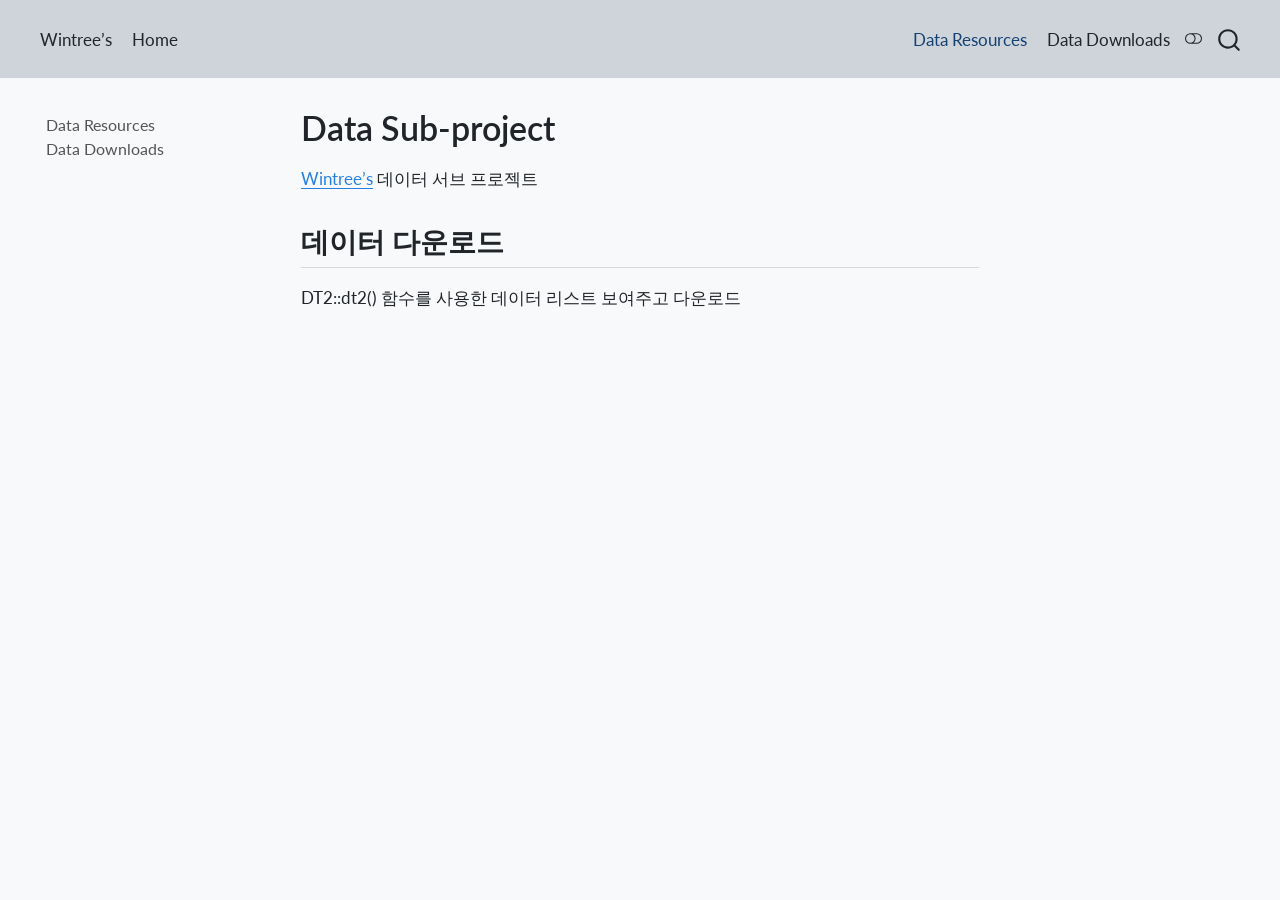
==== commit add642d6: "Built site for gh-pages" ====
--- a/index.html
+++ b/index.html
@@ -265,10 +265,6 @@
   <li class="nav-item">
     <a class="nav-link" href="https://www.csmpub.com/index.html"> 
 <span class="menu-text">Home</span></a>
-  </li>  
-  <li class="nav-item">
-    <a class="nav-link" href="https://comp.csmpub.com/index.html"> 
-<span class="menu-text">How to …</span></a>
   </li>  
 </ul>
             <ul class="navbar-nav navbar-nav-scroll ms-auto">
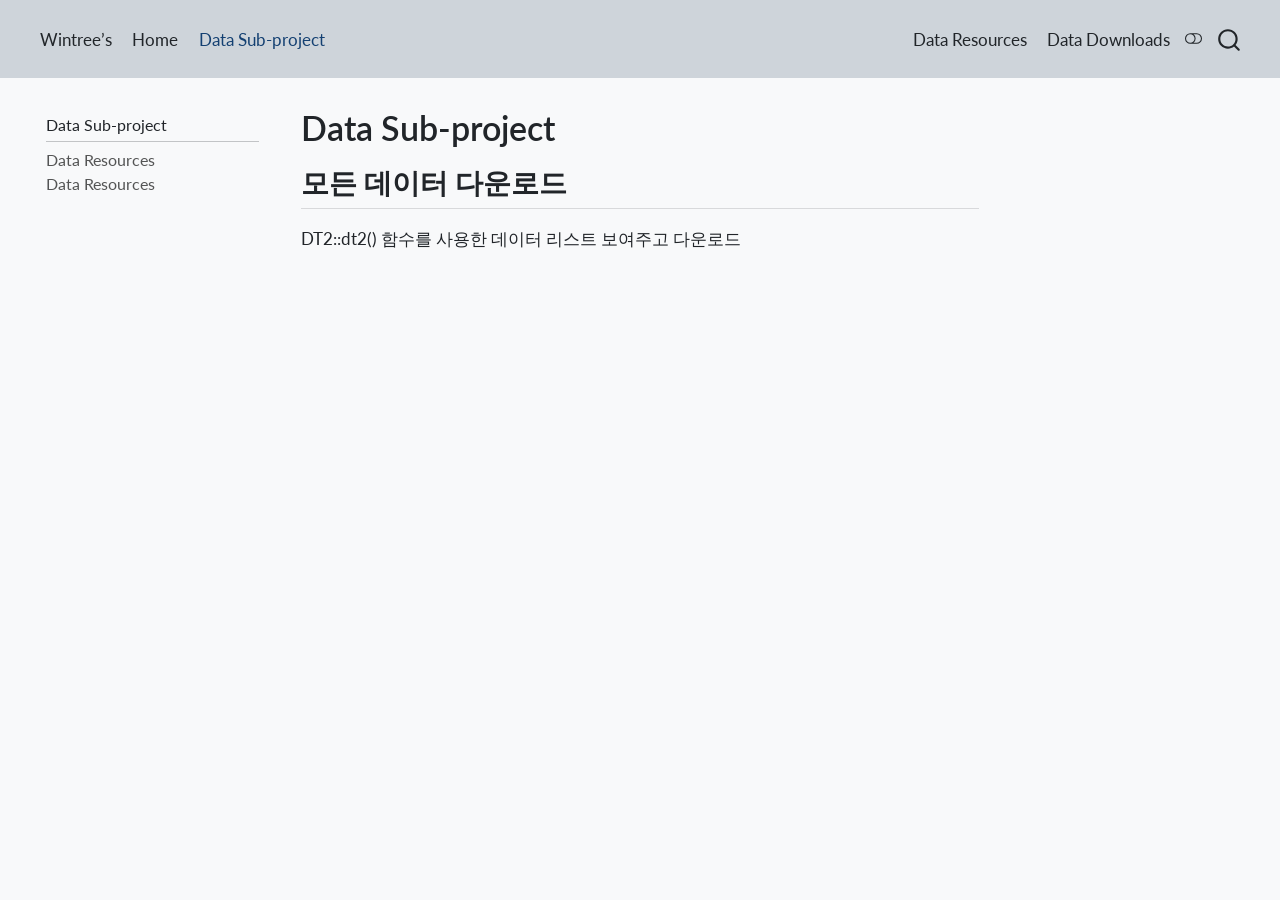
==== commit 4fcf6034: "Built site for gh-pages" ====
--- a/index.html
+++ b/index.html
@@ -266,10 +266,14 @@
     <a class="nav-link" href="https://www.csmpub.com/index.html"> 
 <span class="menu-text">Home</span></a>
   </li>  
+  <li class="nav-item">
+    <a class="nav-link active" href="./index.html" aria-current="page"> 
+<span class="menu-text">Data Sub-project</span></a>
+  </li>  
 </ul>
             <ul class="navbar-nav navbar-nav-scroll ms-auto">
   <li class="nav-item">
-    <a class="nav-link active" href="./resources.html" aria-current="page"> 
+    <a class="nav-link" href="./resources.html"> 
 <span class="menu-text">Data Resources</span></a>
   </li>  
   <li class="nav-item">
@@ -301,6 +305,10 @@
     <div class="sidebar-menu-container"> 
     <ul class="list-unstyled mt-1">
         <li class="sidebar-item">
+ <span class="menu-text">Data Sub-project</span>
+  </li>
+        <li class="px-0"><hr class="sidebar-divider hi "></li>
+        <li class="sidebar-item">
   <div class="sidebar-item-container"> 
   <a href="./resources.html" class="sidebar-item-text sidebar-link">
  <span class="menu-text">Data Resources</span></a>
@@ -309,7 +317,7 @@
         <li class="sidebar-item">
   <div class="sidebar-item-container"> 
   <a href="./downloads.html" class="sidebar-item-text sidebar-link">
- <span class="menu-text">Data Downloads</span></a>
+ <span class="menu-text">Data Resources</span></a>
   </div>
 </li>
     </ul>
@@ -322,7 +330,7 @@
     <h2 id="toc-title">목차</h2>
    
   <ul>
-  <li><a href="#데이터-다운로드" id="toc-데이터-다운로드" class="nav-link active" data-scroll-target="#데이터-다운로드">데이터 다운로드</a></li>
+  <li><a href="#모든-데이터-다운로드" id="toc-모든-데이터-다운로드" class="nav-link active" data-scroll-target="#모든-데이터-다운로드">모든 데이터 다운로드</a></li>
   </ul>
 </nav>
     </div>
@@ -349,9 +357,8 @@
 </header>
 
 
-<p><a href="www.csmpub.com">Wintree’s</a> 데이터 서브 프로젝트</p>
-<section id="데이터-다운로드" class="level2">
-<h2 class="anchored" data-anchor-id="데이터-다운로드">데이터 다운로드</h2>
+<section id="모든-데이터-다운로드" class="level2">
+<h2 class="anchored" data-anchor-id="모든-데이터-다운로드">모든 데이터 다운로드</h2>
 <p>DT2::dt2() 함수를 사용한 데이터 리스트 보여주고 다운로드</p>
 
 
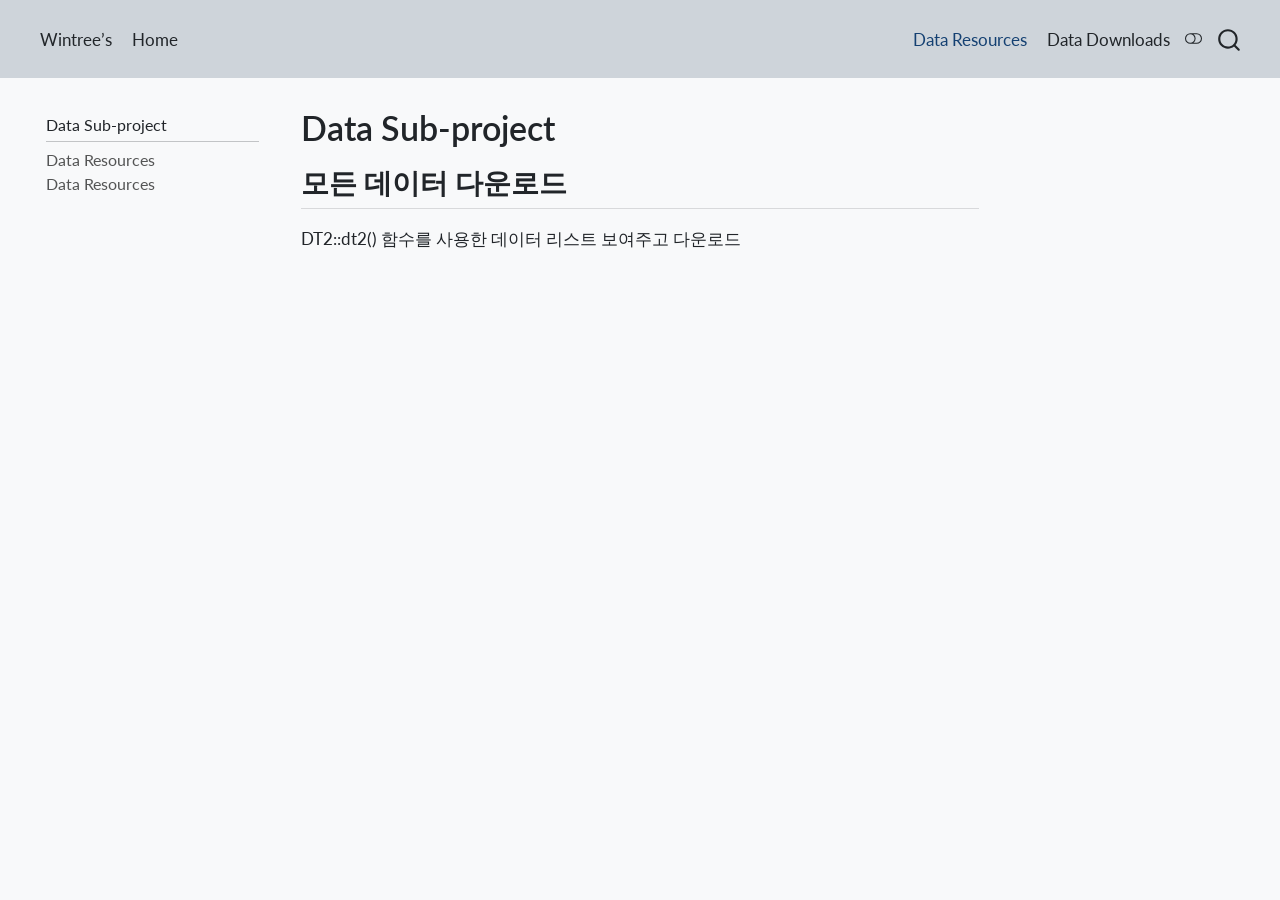
==== commit b0213667: "Built site for gh-pages" ====
--- a/index.html
+++ b/index.html
@@ -266,14 +266,10 @@
     <a class="nav-link" href="https://www.csmpub.com/index.html"> 
 <span class="menu-text">Home</span></a>
   </li>  
-  <li class="nav-item">
-    <a class="nav-link active" href="./index.html" aria-current="page"> 
-<span class="menu-text">Data Sub-project</span></a>
-  </li>  
 </ul>
             <ul class="navbar-nav navbar-nav-scroll ms-auto">
   <li class="nav-item">
-    <a class="nav-link" href="./resources.html"> 
+    <a class="nav-link active" href="./resources.html" aria-current="page"> 
 <span class="menu-text">Data Resources</span></a>
   </li>  
   <li class="nav-item">
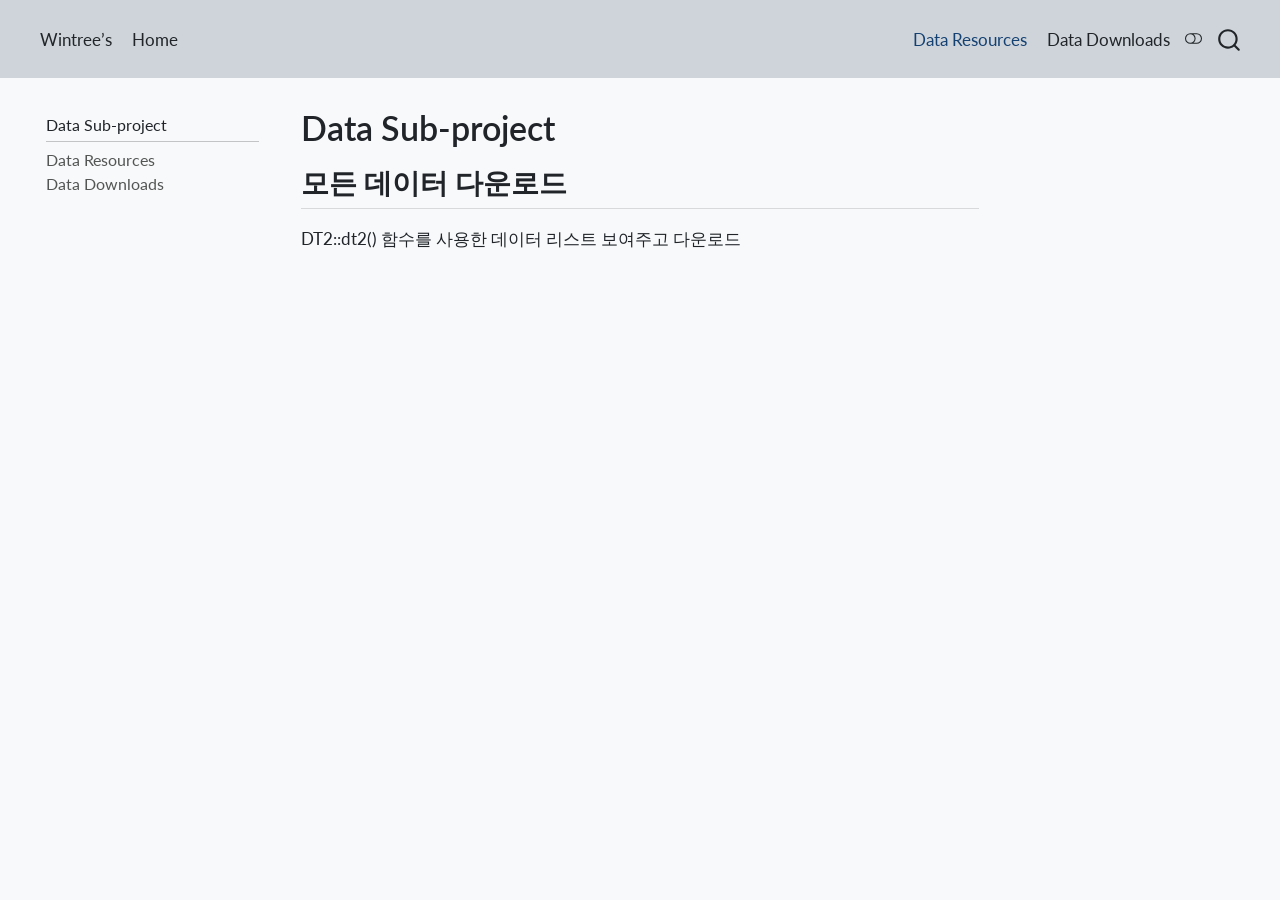
==== commit c23c7dd4: "Built site for gh-pages" ====
--- a/index.html
+++ b/index.html
@@ -313,7 +313,7 @@
         <li class="sidebar-item">
   <div class="sidebar-item-container"> 
   <a href="./downloads.html" class="sidebar-item-text sidebar-link">
- <span class="menu-text">Data Resources</span></a>
+ <span class="menu-text">Data Downloads</span></a>
   </div>
 </li>
     </ul>
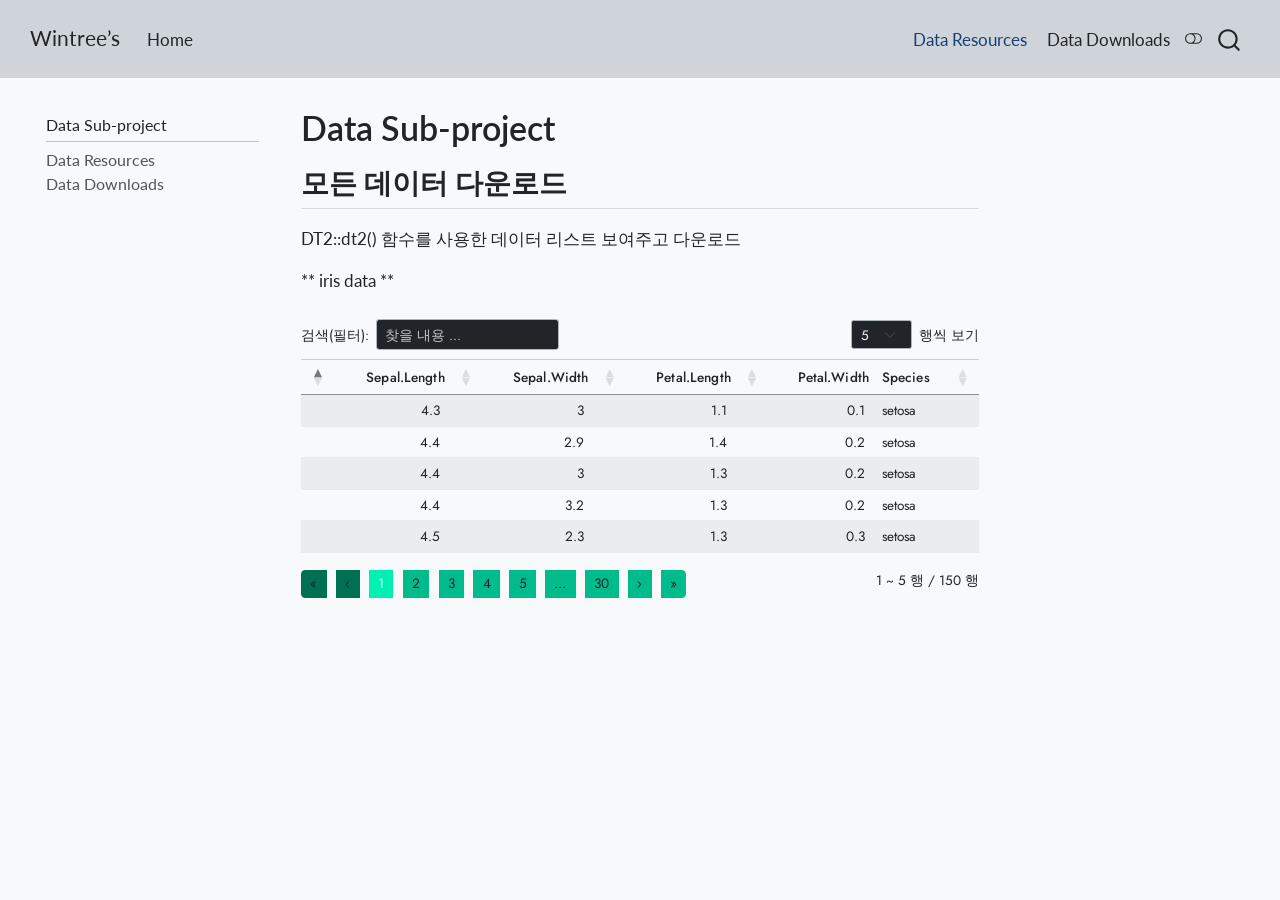
==== commit e426fbc8: "Built site for gh-pages" ====
--- a/index.html
+++ b/index.html
@@ -7,7 +7,7 @@
 <meta name="viewport" content="width=device-width, initial-scale=1.0, user-scalable=yes">
 
 
-<title>Data Sub-project</title>
+<title>Data Sub-project – Wintree’s</title>
 <style>
 /* Default styles provided by pandoc.
 ** See https://pandoc.org/MANUAL.html#variables-for-html for config info.
@@ -72,6 +72,17 @@
     "search-label": "검색"
   }
 }</script>
+<script src="site_libs/htmlwidgets-1.6.4/htmlwidgets.js"></script>
+<script src="site_libs/dt2-binding-0.1.3/dt2.js"></script>
+<link href="site_libs/datatables-bs5-css-2.3.4/css/dataTables.bootstrap5.min.css" rel="stylesheet">
+<link href="site_libs/dt-responsive-css-3.0.6/css/responsive.bootstrap5.min.css" rel="stylesheet">
+<script src="site_libs/jquery-3.7.0/jquery.min.js"></script>
+<script src="site_libs/moment-2.29.4/moment.min.js"></script>
+<script src="site_libs/datatables-core-js-2.3.4/js/dataTables.min.js"></script>
+<script src="site_libs/datatables-core-js-2.3.4/js/dataTables.bootstrap5.min.js"></script>
+<script src="site_libs/dt-responsive-js-3.0.6/js/dataTables.responsive.min.js"></script>
+<script src="site_libs/dt-responsive-js-3.0.6/js/responsive.bootstrap5.js"></script>
+<link href="site_libs/dt2-fixes-1.0.0/dt2-fixes.css" rel="stylesheet">
 
 
 <link rel="stylesheet" href="listing-toc.css">
@@ -252,16 +263,17 @@
   <header id="quarto-header" class="headroom fixed-top">
     <nav class="navbar navbar-expand-lg " data-bs-theme="dark">
       <div class="navbar-container container-fluid">
+      <div class="navbar-brand-container mx-auto">
+    <a class="navbar-brand" href="./index.html">
+    <span class="navbar-title">Wintree’s</span>
+    </a>
+  </div>
             <div id="quarto-search" class="" title="검색"></div>
           <button class="navbar-toggler" type="button" data-bs-toggle="collapse" data-bs-target="#navbarCollapse" aria-controls="navbarCollapse" role="menu" aria-expanded="false" aria-label="탐색 전환" onclick="if (window.quartoToggleHeadroom) { window.quartoToggleHeadroom(); }">
   <span class="navbar-toggler-icon"></span>
 </button>
           <div class="collapse navbar-collapse" id="navbarCollapse">
             <ul class="navbar-nav navbar-nav-scroll me-auto">
-  <li class="nav-item">
-    <a class="nav-link" href="https://www.csmpub.com/index.html"> 
-<span class="menu-text">Wintree’s</span></a>
-  </li>  
   <li class="nav-item">
     <a class="nav-link" href="https://www.csmpub.com/index.html"> 
 <span class="menu-text">Home</span></a>
@@ -356,6 +368,13 @@
 <section id="모든-데이터-다운로드" class="level2">
 <h2 class="anchored" data-anchor-id="모든-데이터-다운로드">모든 데이터 다운로드</h2>
 <p>DT2::dt2() 함수를 사용한 데이터 리스트 보여주고 다운로드</p>
+<p>** iris data **</p>
+<div class="cell">
+<div class="cell-output-display">
+<div id="htmlwidget-5677b9dc89ed6aacf899" style="width:100%;height:auto;" class="dt2 html-widget"></div>
+<script type="application/json" data-for="htmlwidget-5677b9dc89ed6aacf899">{"x":{"data":{"Sepal.Length":[5.1,4.9,4.7,4.6,5,5.4,4.6,5,4.4,4.9,5.4,4.8,4.8,4.3,5.8,5.7,5.4,5.1,5.7,5.1,5.4,5.1,4.6,5.1,4.8,5,5,5.2,5.2,4.7,4.8,5.4,5.2,5.5,4.9,5,5.5,4.9,4.4,5.1,5,4.5,4.4,5,5.1,4.8,5.1,4.6,5.3,5,7,6.4,6.9,5.5,6.5,5.7,6.3,4.9,6.6,5.2,5,5.9,6,6.1,5.6,6.7,5.6,5.8,6.2,5.6,5.9,6.1,6.3,6.1,6.4,6.6,6.8,6.7,6,5.7,5.5,5.5,5.8,6,5.4,6,6.7,6.3,5.6,5.5,5.5,6.1,5.8,5,5.6,5.7,5.7,6.2,5.1,5.7,6.3,5.8,7.1,6.3,6.5,7.6,4.9,7.3,6.7,7.2,6.5,6.4,6.8,5.7,5.8,6.4,6.5,7.7,7.7,6,6.9,5.6,7.7,6.3,6.7,7.2,6.2,6.1,6.4,7.2,7.4,7.9,6.4,6.3,6.1,7.7,6.3,6.4,6,6.9,6.7,6.9,5.8,6.8,6.7,6.7,6.3,6.5,6.2,5.9],"Sepal.Width":[3.5,3,3.2,3.1,3.6,3.9,3.4,3.4,2.9,3.1,3.7,3.4,3,3,4,4.4,3.9,3.5,3.8,3.8,3.4,3.7,3.6,3.3,3.4,3,3.4,3.5,3.4,3.2,3.1,3.4,4.1,4.2,3.1,3.2,3.5,3.6,3,3.4,3.5,2.3,3.2,3.5,3.8,3,3.8,3.2,3.7,3.3,3.2,3.2,3.1,2.3,2.8,2.8,3.3,2.4,2.9,2.7,2,3,2.2,2.9,2.9,3.1,3,2.7,2.2,2.5,3.2,2.8,2.5,2.8,2.9,3,2.8,3,2.9,2.6,2.4,2.4,2.7,2.7,3,3.4,3.1,2.3,3,2.5,2.6,3,2.6,2.3,2.7,3,2.9,2.9,2.5,2.8,3.3,2.7,3,2.9,3,3,2.5,2.9,2.5,3.6,3.2,2.7,3,2.5,2.8,3.2,3,3.8,2.6,2.2,3.2,2.8,2.8,2.7,3.3,3.2,2.8,3,2.8,3,2.8,3.8,2.8,2.8,2.6,3,3.4,3.1,3,3.1,3.1,3.1,2.7,3.2,3.3,3,2.5,3,3.4,3],"Petal.Length":[1.4,1.4,1.3,1.5,1.4,1.7,1.4,1.5,1.4,1.5,1.5,1.6,1.4,1.1,1.2,1.5,1.3,1.4,1.7,1.5,1.7,1.5,1,1.7,1.9,1.6,1.6,1.5,1.4,1.6,1.6,1.5,1.5,1.4,1.5,1.2,1.3,1.4,1.3,1.5,1.3,1.3,1.3,1.6,1.9,1.4,1.6,1.4,1.5,1.4,4.7,4.5,4.9,4,4.6,4.5,4.7,3.3,4.6,3.9,3.5,4.2,4,4.7,3.6,4.4,4.5,4.1,4.5,3.9,4.8,4,4.9,4.7,4.3,4.4,4.8,5,4.5,3.5,3.8,3.7,3.9,5.1,4.5,4.5,4.7,4.4,4.1,4,4.4,4.6,4,3.3,4.2,4.2,4.2,4.3,3,4.1,6,5.1,5.9,5.6,5.8,6.6,4.5,6.3,5.8,6.1,5.1,5.3,5.5,5,5.1,5.3,5.5,6.7,6.9,5,5.7,4.9,6.7,4.9,5.7,6,4.8,4.9,5.6,5.8,6.1,6.4,5.6,5.1,5.6,6.1,5.6,5.5,4.8,5.4,5.6,5.1,5.1,5.9,5.7,5.2,5,5.2,5.4,5.1],"Petal.Width":[0.2,0.2,0.2,0.2,0.2,0.4,0.3,0.2,0.2,0.1,0.2,0.2,0.1,0.1,0.2,0.4,0.4,0.3,0.3,0.3,0.2,0.4,0.2,0.5,0.2,0.2,0.4,0.2,0.2,0.2,0.2,0.4,0.1,0.2,0.2,0.2,0.2,0.1,0.2,0.2,0.3,0.3,0.2,0.6,0.4,0.3,0.2,0.2,0.2,0.2,1.4,1.5,1.5,1.3,1.5,1.3,1.6,1,1.3,1.4,1,1.5,1,1.4,1.3,1.4,1.5,1,1.5,1.1,1.8,1.3,1.5,1.2,1.3,1.4,1.4,1.7,1.5,1,1.1,1,1.2,1.6,1.5,1.6,1.5,1.3,1.3,1.3,1.2,1.4,1.2,1,1.3,1.2,1.3,1.3,1.1,1.3,2.5,1.9,2.1,1.8,2.2,2.1,1.7,1.8,1.8,2.5,2,1.9,2.1,2,2.4,2.3,1.8,2.2,2.3,1.5,2.3,2,2,1.8,2.1,1.8,1.8,1.8,2.1,1.6,1.9,2,2.2,1.5,1.4,2.3,2.4,1.8,1.8,2.1,2.4,2.3,1.9,2.3,2.5,2.3,1.9,2,2.3,1.8],"Species":["setosa","setosa","setosa","setosa","setosa","setosa","setosa","setosa","setosa","setosa","setosa","setosa","setosa","setosa","setosa","setosa","setosa","setosa","setosa","setosa","setosa","setosa","setosa","setosa","setosa","setosa","setosa","setosa","setosa","setosa","setosa","setosa","setosa","setosa","setosa","setosa","setosa","setosa","setosa","setosa","setosa","setosa","setosa","setosa","setosa","setosa","setosa","setosa","setosa","setosa","versicolor","versicolor","versicolor","versicolor","versicolor","versicolor","versicolor","versicolor","versicolor","versicolor","versicolor","versicolor","versicolor","versicolor","versicolor","versicolor","versicolor","versicolor","versicolor","versicolor","versicolor","versicolor","versicolor","versicolor","versicolor","versicolor","versicolor","versicolor","versicolor","versicolor","versicolor","versicolor","versicolor","versicolor","versicolor","versicolor","versicolor","versicolor","versicolor","versicolor","versicolor","versicolor","versicolor","versicolor","versicolor","versicolor","versicolor","versicolor","versicolor","versicolor","virginica","virginica","virginica","virginica","virginica","virginica","virginica","virginica","virginica","virginica","virginica","virginica","virginica","virginica","virginica","virginica","virginica","virginica","virginica","virginica","virginica","virginica","virginica","virginica","virginica","virginica","virginica","virginica","virginica","virginica","virginica","virginica","virginica","virginica","virginica","virginica","virginica","virginica","virginica","virginica","virginica","virginica","virginica","virginica","virginica","virginica","virginica","virginica","virginica","virginica"]},"options":{"layout":{"topStart":null,"topEnd":null,"top":["search","pageLength"],"bottomStart":null,"bottomEnd":null,"bottom":["paging","info"]},"language":{"search":"검색(필터): ","lengthMenu":"_MENU_ 행씩 보기","info":"_START_ ~ _END_ 행 / _TOTAL_ 행","infoEmpty":"0 - 0 / 0","infoFiltered":"(총 _MAX_ 행)","searchPlaceholder":"찾을 내용 ...","lengthLabels":{"-1":"All"}},"lengthMenu":[5,10,25,-1],"dt2_theme":{"bs":"bootstrap5","striped":true,"hover":true,"compact":true,"font_scale":0.8,"class":null,"button_class":"btn btn-sm btn-outline-secondary"},"responsive":true,"columns":["Sepal.Length","Sepal.Width","Petal.Length","Petal.Width","Species"]}},"evals":[],"jsHooks":[]}</script>
+</div>
+</div>
 
 
 </section>
--- a/site_libs/dt-responsive-css-3.0.6/css/responsive.bootstrap5.min.css
+++ b/site_libs/dt-responsive-css-3.0.6/css/responsive.bootstrap5.min.css
@@ -0,0 +1 @@
+table.dataTable.dtr-inline.collapsed>tbody>tr>td.child,table.dataTable.dtr-inline.collapsed>tbody>tr>th.child,table.dataTable.dtr-inline.collapsed>tbody>tr>td.dataTables_empty{cursor:default !important}table.dataTable.dtr-inline.collapsed>tbody>tr>td.child:before,table.dataTable.dtr-inline.collapsed>tbody>tr>th.child:before,table.dataTable.dtr-inline.collapsed>tbody>tr>td.dataTables_empty:before{display:none !important}table.dataTable.dtr-inline.collapsed>tbody>tr>td.dtr-control,table.dataTable.dtr-inline.collapsed>tbody>tr>th.dtr-control{cursor:pointer}table.dataTable.dtr-inline.collapsed>tbody>tr>td.dtr-control:before,table.dataTable.dtr-inline.collapsed>tbody>tr>th.dtr-control:before{margin-right:.5em;display:inline-block;box-sizing:border-box;content:"";border-top:5px solid transparent;border-left:10px solid rgba(0, 0, 0, 0.5);border-bottom:5px solid transparent;border-right:0px solid transparent}table.dataTable.dtr-inline.collapsed>tbody>tr>td.dtr-control.arrow-right::before,table.dataTable.dtr-inline.collapsed>tbody>tr>th.dtr-control.arrow-right::before{border-top:5px solid transparent;border-left:0px solid transparent;border-bottom:5px solid transparent;border-right:10px solid rgba(0, 0, 0, 0.5)}table.dataTable.dtr-inline.collapsed>tbody>tr.dtr-expanded>td.dtr-control:before,table.dataTable.dtr-inline.collapsed>tbody>tr.dtr-expanded>th.dtr-control:before{border-top:10px solid rgba(0, 0, 0, 0.5);border-left:5px solid transparent;border-bottom:0px solid transparent;border-right:5px solid transparent}table.dataTable.dtr-inline.collapsed.compact>tbody>tr>td.dtr-control,table.dataTable.dtr-inline.collapsed.compact>tbody>tr>th.dtr-control{padding-left:.333em}table.dataTable.dtr-column>tbody>tr>td.dtr-control,table.dataTable.dtr-column>tbody>tr>th.dtr-control,table.dataTable.dtr-column>tbody>tr>td.control,table.dataTable.dtr-column>tbody>tr>th.control{cursor:pointer}table.dataTable.dtr-column>tbody>tr>td.dtr-control:before,table.dataTable.dtr-column>tbody>tr>th.dtr-control:before,table.dataTable.dtr-column>tbody>tr>td.control:before,table.dataTable.dtr-column>tbody>tr>th.control:before{display:inline-block;box-sizing:border-box;content:"";border-top:5px solid transparent;border-left:10px solid rgba(0, 0, 0, 0.5);border-bottom:5px solid transparent;border-right:0px solid transparent}table.dataTable.dtr-column>tbody>tr>td.dtr-control.arrow-right::before,table.dataTable.dtr-column>tbody>tr>th.dtr-control.arrow-right::before,table.dataTable.dtr-column>tbody>tr>td.control.arrow-right::before,table.dataTable.dtr-column>tbody>tr>th.control.arrow-right::before{border-top:5px solid transparent;border-left:0px solid transparent;border-bottom:5px solid transparent;border-right:10px solid rgba(0, 0, 0, 0.5)}table.dataTable.dtr-column>tbody>tr.dtr-expanded td.dtr-control:before,table.dataTable.dtr-column>tbody>tr.dtr-expanded th.dtr-control:before,table.dataTable.dtr-column>tbody>tr.dtr-expanded td.control:before,table.dataTable.dtr-column>tbody>tr.dtr-expanded th.control:before{border-top:10px solid rgba(0, 0, 0, 0.5);border-left:5px solid transparent;border-bottom:0px solid transparent;border-right:5px solid transparent}table.dataTable>tbody>tr.child{padding:.5em 1em}table.dataTable>tbody>tr.child:hover{background:transparent !important}table.dataTable>tbody>tr.child ul.dtr-details{display:inline-block;list-style-type:none;margin:0;padding:0}table.dataTable>tbody>tr.child ul.dtr-details>li{border-bottom:1px solid #efefef;padding:.5em 0}table.dataTable>tbody>tr.child ul.dtr-details>li:first-child{padding-top:0}table.dataTable>tbody>tr.child ul.dtr-details>li:last-child{padding-bottom:0;border-bottom:none}table.dataTable>tbody>tr.child span.dtr-title{display:inline-block;min-width:75px;font-weight:bold}div.dtr-modal{position:fixed;box-sizing:border-box;top:0;left:0;height:100%;width:100%;z-index:100;padding:10em 1em}div.dtr-modal div.dtr-modal-display{position:absolute;top:0;left:0;bottom:0;right:0;width:50%;height:fit-content;max-height:75%;overflow:auto;margin:auto;z-index:102;overflow:auto;background-color:#f5f5f7;border:1px solid black;border-radius:.5em;box-shadow:0 12px 30px rgba(0, 0, 0, 0.6)}div.dtr-modal div.dtr-modal-content{position:relative;padding:2.5em}div.dtr-modal div.dtr-modal-content h2{margin-top:0}div.dtr-modal div.dtr-modal-close{position:absolute;top:6px;right:6px;width:22px;height:22px;text-align:center;border-radius:3px;cursor:pointer;z-index:12}div.dtr-modal div.dtr-modal-background{position:fixed;top:0;left:0;right:0;bottom:0;z-index:101;background:rgba(0, 0, 0, 0.6)}@media screen and (max-width: 767px){div.dtr-modal div.dtr-modal-display{width:95%}}html.dark table.dataTable>tbody>tr>td.dtr-control:before,html[data-bs-theme=dark] table.dataTable>tbody>tr>td.dtr-control:before{border-left-color:rgba(255, 255, 255, 0.5) !important}html.dark table.dataTable>tbody>tr>td.dtr-control.arrow-right::before,html[data-bs-theme=dark] table.dataTable>tbody>tr>td.dtr-control.arrow-right::before{border-right-color:rgba(255, 255, 255, 0.5) !important}html.dark table.dataTable>tbody>tr.dtr-expanded>td.dtr-control:before,html.dark table.dataTable>tbody>tr.dtr-expanded>th.dtr-control:before,html[data-bs-theme=dark] table.dataTable>tbody>tr.dtr-expanded>td.dtr-control:before,html[data-bs-theme=dark] table.dataTable>tbody>tr.dtr-expanded>th.dtr-control:before{border-top-color:rgba(255, 255, 255, 0.5) !important;border-left-color:transparent !important;border-right-color:transparent !important}html.dark table.dataTable>tbody>tr.child ul.dtr-details>li,html[data-bs-theme=dark] table.dataTable>tbody>tr.child ul.dtr-details>li{border-bottom-color:rgb(64, 67, 70)}html.dark div.dtr-modal div.dtr-modal-display,html[data-bs-theme=dark] div.dtr-modal div.dtr-modal-display{background-color:rgb(33, 37, 41);border:1px solid rgba(255, 255, 255, 0.15)}div.dtr-bs-modal table.table tr:first-child td{border-top:none}table.dataTable.table-bordered th.dtr-control.dtr-hidden+*,table.dataTable.table-bordered td.dtr-control.dtr-hidden+*{border-left-width:1px}
--- a/site_libs/dt2-fixes-1.0.0/dt2-fixes.css
+++ b/site_libs/dt2-fixes-1.0.0/dt2-fixes.css
@@ -0,0 +1,337 @@
+/* DT2 — default styling
+ * Loaded LAST via dt2_deps() so it overrides DataTables + Bootstrap.
+ */
+@import url('https://fonts.googleapis.com/css2?family=Jost:wght@300;400;500;600;700&display=swap');
+
+/* ==========================================================================
+ * FULL-WIDTH FIX
+ *
+ * DataTables BS5 places the <table> inside a flex container:
+ *   div.d-md-flex.col-md.dt-layout-full > table
+ *
+ * Inside a flex parent, <table> loses its implicit display:table and
+ * becomes a flex item that shrinks to content.
+ *
+ * Fix: explicitly set display:table.  Combined with width:100% (set by
+ * DataTables), the table expands to fill its container naturally.
+ * No need for table-layout:fixed or wrapper overrides.
+ * ========================================================================== */
+
+.dt-container table.dataTable {
+  display: table !important;
+}
+
+
+/* ==========================================================================
+ * TYPOGRAPHY
+ * ========================================================================== */
+.dt-container {
+  font-family: 'Jost', system-ui, -apple-system, 'Segoe UI', Roboto, sans-serif;
+  font-size: inherit;
+}
+.dt-container .table {
+  font-family: inherit;
+  font-size: inherit;
+}
+
+/* Form controls inherit font */
+.dt-container .form-control,
+.dt-container .form-control-sm,
+.dt-container .form-select,
+.dt-container .form-select-sm,
+.dt-container .pagination .page-link,
+.dt-container .dt-length label,
+.dt-container .dt-search label {
+  font-family: inherit;
+  font-size: inherit;
+}
+
+/* Fix: entries-per-page <select> sometimes appears empty when font
+   is scaled down.  Ensure minimum sizing so it always shows its content.
+   Target both BS5 (.form-select) and core mode selects.
+   NOTE: do NOT set appearance:menulist — BS5 .form-select already draws
+   a dropdown arrow via background-image; adding the native arrow creates
+   a double-icon. */
+.dt-container .dt-length select.form-select,
+.dt-container .dt-length select.form-select-sm,
+.dt-container .dt-length select {
+  min-width: 4.5em;
+  min-height: 1.8em;
+  padding: 0.2rem 1.8rem 0.2rem 0.5rem;
+  display: inline-block;
+  width: auto;
+}
+
+/* ==========================================================================
+ * COMPACT TABLE PADDING
+ * ========================================================================== */
+.dt-container table.table-sm > :not(caption) > * > * {
+  padding: .3rem .5rem;
+}
+
+/* ==========================================================================
+ * PAGINATION
+ *
+ * Ensure BS5 pagination buttons are visually GROUPED (connected like a
+ * btn-group) regardless of Bootswatch theme overrides.
+ *
+ * Bootswatch themes (e.g. Spacelab) may set border-radius on every
+ * .page-link individually and add margins between .page-items, which
+ * breaks the native BS5 "connected" look.  We override with !important
+ * because dt2-fixes.css loads last but Bootswatch specificity can still
+ * win via CSS variable overrides.
+ * ========================================================================== */
+
+/* Remove bullet markers */
+.dt-container .pagination,
+.dt-container .pagination li {
+  list-style: none !important;
+}
+
+/* Tight flex row — zero gap between items, keep vertical spacing */
+.dt-container .pagination {
+  display: flex !important;
+  flex-wrap: wrap !important;
+  padding-left: 0 !important;
+  gap: 0 !important;
+  margin: 2px 0 !important;
+}
+
+/* Kill all margins on page items */
+.dt-container .pagination .page-item {
+  margin: 0 !important;
+}
+
+/* Overlap borders: -1px pulls items together */
+.dt-container .pagination .page-item + .page-item .page-link {
+  margin-left: -1px !important;
+}
+
+/* Every .page-link base: no border-radius by default */
+.dt-container .pagination .page-link {
+  font-family: inherit;
+  font-size: inherit;
+  padding: 0.25rem 0.55rem !important;
+  line-height: 1.4;
+  position: relative;
+  border-radius: 0 !important;
+}
+
+/* Rounded corners ONLY on the extremes */
+.dt-container .pagination .page-item:first-child .page-link {
+  border-top-left-radius: 0.25rem !important;
+  border-bottom-left-radius: 0.25rem !important;
+}
+.dt-container .pagination .page-item:last-child .page-link {
+  border-top-right-radius: 0.25rem !important;
+  border-bottom-right-radius: 0.25rem !important;
+}
+
+/* Active / hover rises above neighbours so full border is visible */
+.dt-container .pagination .page-item.active .page-link,
+.dt-container .pagination .page-item:hover .page-link {
+  z-index: 1;
+}
+
+/* Core-mode pagination buttons (non-Bootstrap) */
+.dt-container .dt-paging .dt-paging-button {
+  font-family: inherit;
+  font-size: inherit;
+}
+
+/* ==========================================================================
+ * BUTTONS EXTENSION (copy, csv, excel, print, colvis, etc.)
+ *
+ * DataTables BS5 default is btn-secondary (large, dark grey).
+ * DT2 changes the default via JS (DataTable.Buttons.defaults) to
+ * btn-sm btn-outline-secondary.
+ *
+ * BS5 integration wraps buttons in: div.dt-buttons > div.btn-group > button.btn
+ * Bootstrap's .btn-group already handles connected grouping, but Bootswatch
+ * themes can break it.  We reinforce the grouped look with !important.
+ * ========================================================================== */
+
+/* All DT buttons: inherit font, compact sizing */
+.dt-container .dt-buttons .dt-button,
+.dt-container .dt-buttons .btn {
+  font-family: inherit;
+  font-size: 0.8125rem;
+  padding: 0.25rem 0.65rem;
+  line-height: 1.4;
+  position: relative;
+}
+
+/* Button container: tight flex row */
+.dt-container .dt-buttons {
+  display: flex !important;
+  flex-wrap: wrap !important;
+  align-items: center;
+  gap: 0 !important;
+}
+
+/* btn-group wrapper: ensure no extra spacing */
+.dt-container .dt-buttons .btn-group {
+  margin: 0 !important;
+}
+
+/* --- BS5 mode: buttons inside .btn-group --- */
+
+/* Overlap borders between adjacent buttons */
+.dt-container .dt-buttons .btn-group > .btn + .btn {
+  margin-left: -1px !important;
+}
+
+/* Default: flat corners on all buttons */
+.dt-container .dt-buttons .btn-group > .btn {
+  border-radius: 0 !important;
+}
+
+/* Rounded left on first */
+.dt-container .dt-buttons .btn-group > .btn:first-child {
+  border-top-left-radius: 0.25rem !important;
+  border-bottom-left-radius: 0.25rem !important;
+}
+
+/* Rounded right on last */
+.dt-container .dt-buttons .btn-group > .btn:last-child {
+  border-top-right-radius: 0.25rem !important;
+  border-bottom-right-radius: 0.25rem !important;
+}
+
+/* Single button gets full rounding */
+.dt-container .dt-buttons .btn-group > .btn:only-child {
+  border-radius: 0.25rem !important;
+}
+
+/* --- Core mode: buttons directly in .dt-buttons (no .btn-group) --- */
+
+.dt-container .dt-buttons > .dt-button + .dt-button {
+  margin-left: -1px !important;
+}
+
+.dt-container .dt-buttons > .dt-button {
+  border-radius: 0 !important;
+}
+
+.dt-container .dt-buttons > .dt-button:first-child {
+  border-top-left-radius: 0.25rem !important;
+  border-bottom-left-radius: 0.25rem !important;
+}
+
+.dt-container .dt-buttons > .dt-button:last-child {
+  border-top-right-radius: 0.25rem !important;
+  border-bottom-right-radius: 0.25rem !important;
+}
+
+.dt-container .dt-buttons > .dt-button:only-child {
+  border-radius: 0.25rem !important;
+}
+
+/* Hover / focus rises above neighbours */
+.dt-container .dt-buttons .dt-button:hover,
+.dt-container .dt-buttons .dt-button:focus,
+.dt-container .dt-buttons .btn:hover,
+.dt-container .dt-buttons .btn:focus {
+  z-index: 1;
+}
+
+/* Dropdown menus from collection buttons (colvis, etc.) — vertical list */
+.dt-container .dt-button-collection .dt-button {
+  font-size: 0.8125rem;
+  padding: 0.25rem 0.75rem;
+  border-radius: 0 !important;
+}
+.dt-container .dt-button-collection .dt-button:first-child {
+  border-top-left-radius: 0.25rem !important;
+  border-top-right-radius: 0.25rem !important;
+}
+.dt-container .dt-button-collection .dt-button:last-child {
+  border-bottom-left-radius: 0.25rem !important;
+  border-bottom-right-radius: 0.25rem !important;
+}
+
+/* Button info popup (shown after Copy) */
+div.dt-button-info {
+  font-family: 'Jost', system-ui, sans-serif;
+  font-size: 0.875rem;
+}
+div.dt-button-info h2 {
+  font-weight: 500;
+  font-size: 1rem;
+  padding: 1rem 1.5rem 0.5rem;
+}
+div.dt-button-info > div {
+  padding: 0.5rem 1.5rem 1rem;
+}
+
+/* ==========================================================================
+ * HEADER & ROW STYLING
+ * ========================================================================== */
+.dt-container table.table thead th {
+  font-weight: 500;
+  letter-spacing: 0.01em;
+}
+
+.dt-container table.table tbody tr {
+  border-bottom: 1px solid rgba(0, 0, 0, 0.06);
+}
+
+/* ==========================================================================
+ * BUTTON SPACER
+ *
+ * Use  { extend = "spacer", style = "bar" }  in the buttons list to
+ * visually separate groups of buttons (e.g. export vs. column control).
+ * ========================================================================== */
+.dt-container .dt-buttons .dt-button-spacer {
+  display: inline-block;
+  margin: 0 0.4rem !important;
+  padding: 0;
+  vertical-align: middle;
+}
+.dt-container .dt-buttons .dt-button-spacer.bar {
+  border-left: 1px solid rgba(0, 0, 0, 0.15);
+  height: 1.4em;
+}
+
+/* ==========================================================================
+ * COLUMNCONTROL EXTENSION
+ *
+ * The dropdown menu is positioned absolutely inside the table header.
+ * Its internal elements use CSS-variable–based sizing that doesn't
+ * respond to DT2's font_scale.  We override here so the dropdown
+ * inherits the container's font settings.
+ * ========================================================================== */
+div.dtcc-dropdown {
+  font-family: inherit !important;
+  font-size: inherit !important;
+}
+
+div.dtcc-dropdown button.dtcc-button {
+  font-family: inherit !important;
+  font-size: inherit !important;
+}
+
+div.dtcc-dropdown span.dtcc-button-text {
+  font-family: inherit !important;
+  font-size: inherit !important;
+}
+
+div.dtcc-dropdown div.dtcc-title {
+  font-family: inherit !important;
+  font-size: inherit !important;
+}
+
+div.dtcc-dropdown div.dtcc-search input,
+div.dtcc-dropdown div.dtcc-search select {
+  font-family: inherit !important;
+  font-size: inherit !important;
+}
+
+div.dtcc-dropdown div.dtcc-list div.dtcc-list-controls button {
+  font-size: inherit !important;
+}
+
+/* ColumnControl header icons: inherit table font scale */
+table.dataTable span.dtcc {
+  font-size: inherit !important;
+}
